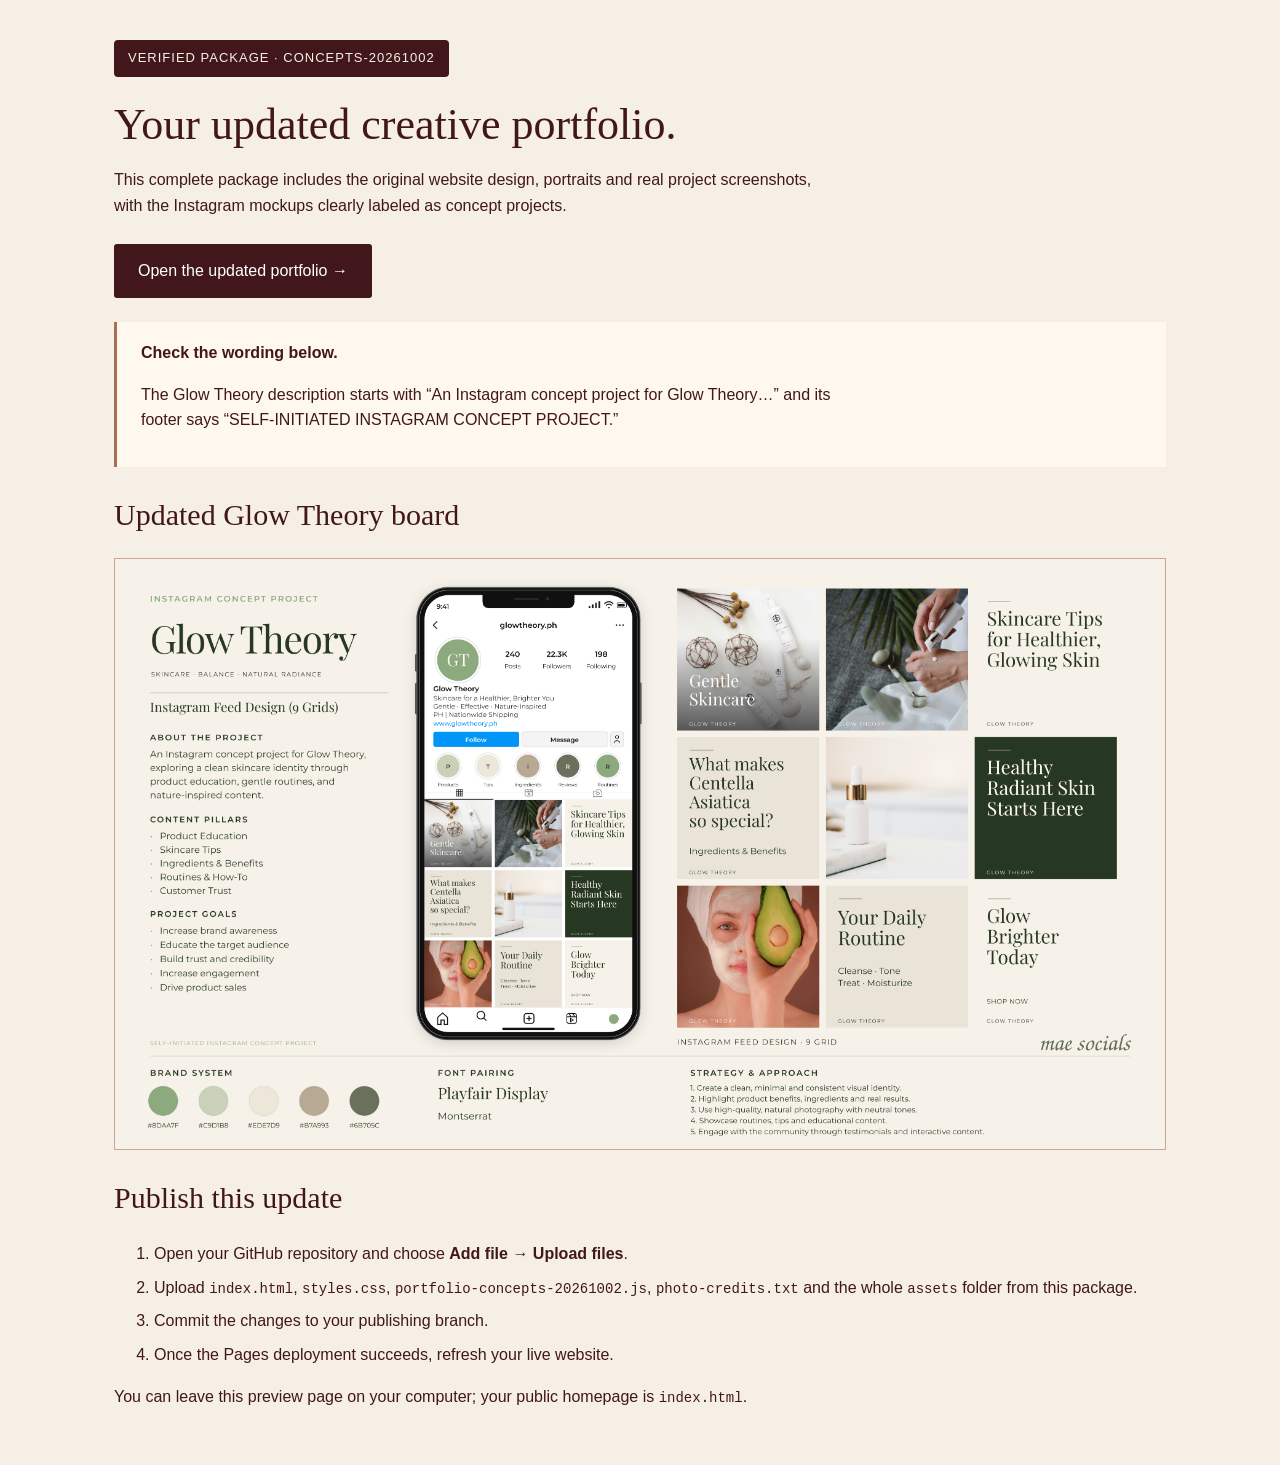
==== START-HERE.html @ ab595c3e "Add files via upload" ====
<!doctype html>
<html lang="en"><head><meta charset="utf-8"><meta name="viewport" content="width=device-width,initial-scale=1"><title>Mae Socials — Updated Portfolio Preview</title><style>
*{box-sizing:border-box}body{margin:0;background:#f6efe5;color:#42171b;font:16px/1.6 Arial,sans-serif}main{max-width:1100px;margin:auto;padding:40px 24px}.version{display:inline-block;background:#42171b;color:#f6efe5;padding:8px 14px;border-radius:4px;font-size:13px;letter-spacing:1px}h1{font:44px/1.1 Georgia,serif;max-width:650px;margin:24px 0 18px}p{max-width:720px}.button{display:inline-block;background:#42171b;color:#fff;padding:14px 24px;text-decoration:none;border-radius:3px;margin:10px 0 24px}img{display:block;width:100%;height:auto;border:1px solid #cba78f}h2{font:30px/1.2 Georgia,serif;margin-top:30px}.note{padding:18px 24px;background:#fff8ef;border-left:3px solid #a76e50}code{font-size:14px}li{margin-bottom:8px}@media(max-width:600px){h1{font-size:34px}}
</style></head><body><main><span class="version">VERIFIED PACKAGE · CONCEPTS-20261002</span><h1>Your updated creative portfolio.</h1><p>This complete package includes the original website design, portraits and real project screenshots, with the Instagram mockups clearly labeled as concept projects.</p><a class="button" href="index.html">Open the updated portfolio →</a><div class="note"><strong>Check the wording below.</strong><p>The Glow Theory description starts with “An Instagram concept project for Glow Theory…” and its footer says “SELF-INITIATED INSTAGRAM CONCEPT PROJECT.”</p></div><h2>Updated Glow Theory board</h2><img src="assets/glow-theory-concept-20261002.png" alt="Updated Glow Theory board with concept project labels"><h2>Publish this update</h2><ol><li>Open your GitHub repository and choose <strong>Add file → Upload files</strong>.</li><li>Upload <code>index.html</code>, <code>styles.css</code>, <code>portfolio-concepts-20261002.js</code>, <code>photo-credits.txt</code> and the whole <code>assets</code> folder from this package.</li><li>Commit the changes to your publishing branch.</li><li>Once the Pages deployment succeeds, refresh your live website.</li></ol><p>You can leave this preview page on your computer; your public homepage is <code>index.html</code>.</p></main></body></html>
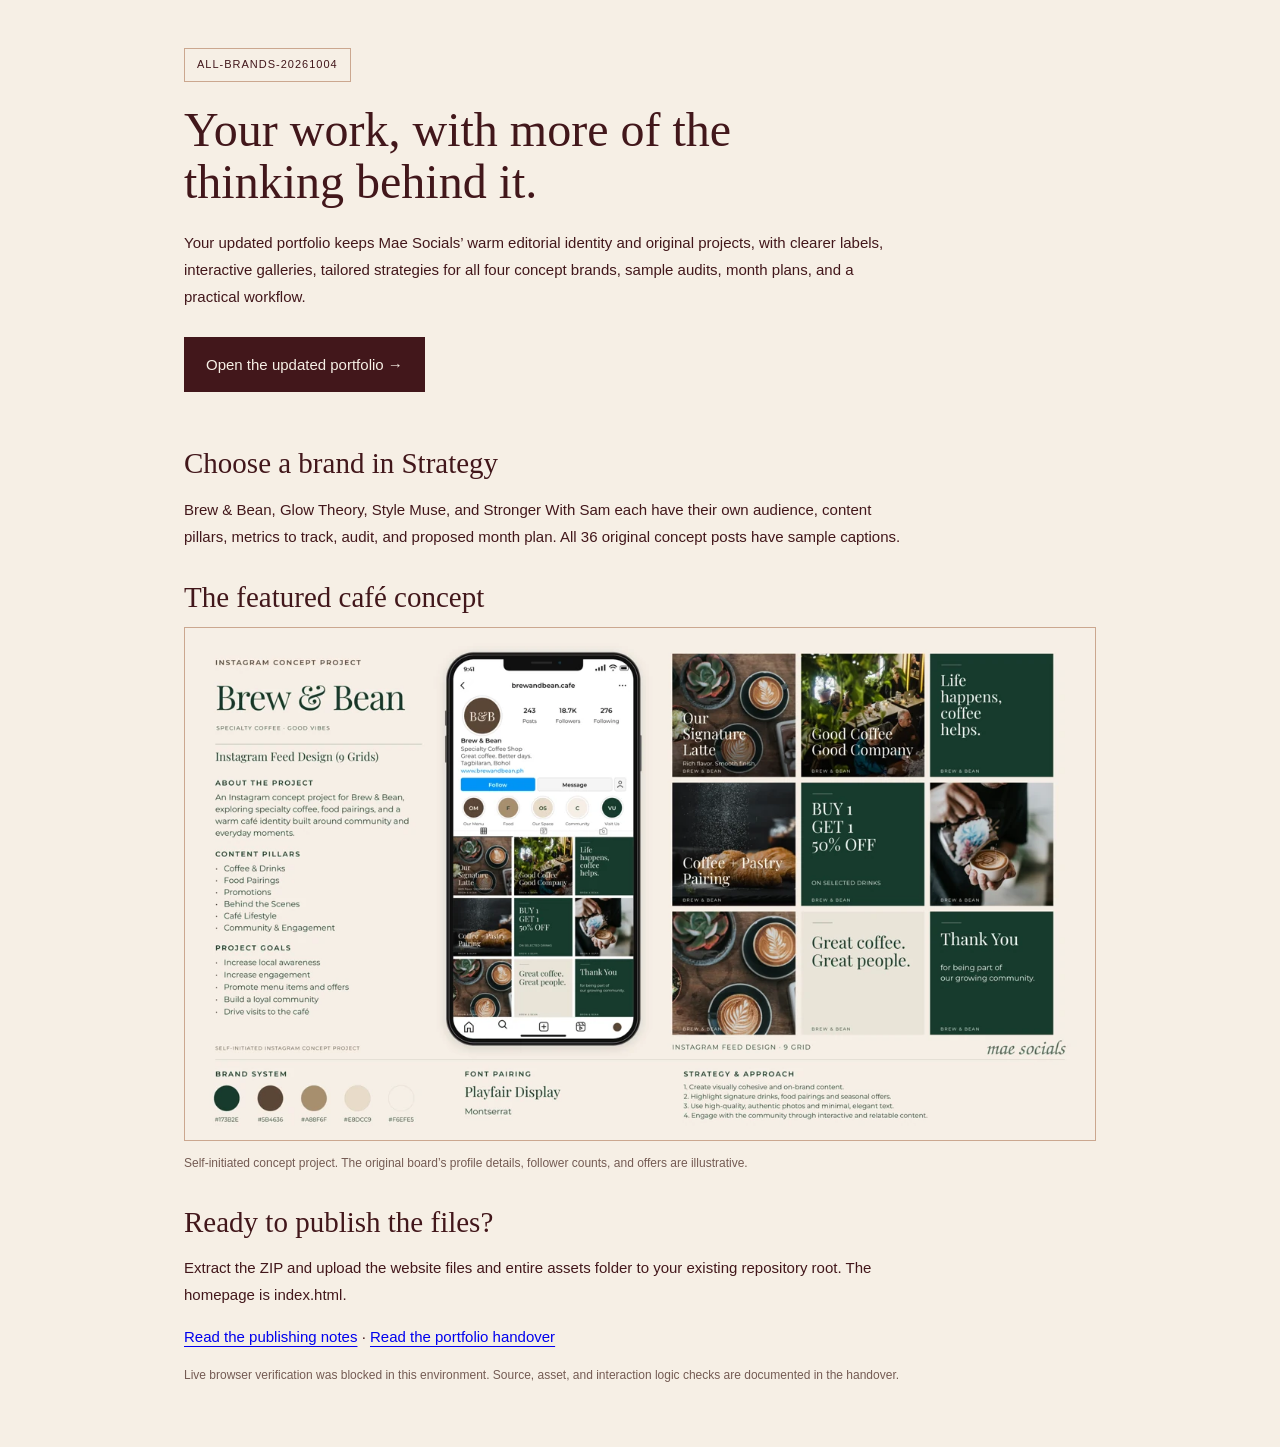
==== commit ca9f2ee0: "Add files via upload" ====
--- a/START-HERE.html
+++ b/START-HERE.html
@@ -1,4 +1,2 @@
 <!doctype html>
-<html lang="en"><head><meta charset="utf-8"><meta name="viewport" content="width=device-width,initial-scale=1"><title>Mae Socials — Updated Portfolio Preview</title><style>
-*{box-sizing:border-box}body{margin:0;background:#f6efe5;color:#42171b;font:16px/1.6 Arial,sans-serif}main{max-width:1100px;margin:auto;padding:40px 24px}.version{display:inline-block;background:#42171b;color:#f6efe5;padding:8px 14px;border-radius:4px;font-size:13px;letter-spacing:1px}h1{font:44px/1.1 Georgia,serif;max-width:650px;margin:24px 0 18px}p{max-width:720px}.button{display:inline-block;background:#42171b;color:#fff;padding:14px 24px;text-decoration:none;border-radius:3px;margin:10px 0 24px}img{display:block;width:100%;height:auto;border:1px solid #cba78f}h2{font:30px/1.2 Georgia,serif;margin-top:30px}.note{padding:18px 24px;background:#fff8ef;border-left:3px solid #a76e50}code{font-size:14px}li{margin-bottom:8px}@media(max-width:600px){h1{font-size:34px}}
-</style></head><body><main><span class="version">VERIFIED PACKAGE · CONCEPTS-20261002</span><h1>Your updated creative portfolio.</h1><p>This complete package includes the original website design, portraits and real project screenshots, with the Instagram mockups clearly labeled as concept projects.</p><a class="button" href="index.html">Open the updated portfolio →</a><div class="note"><strong>Check the wording below.</strong><p>The Glow Theory description starts with “An Instagram concept project for Glow Theory…” and its footer says “SELF-INITIATED INSTAGRAM CONCEPT PROJECT.”</p></div><h2>Updated Glow Theory board</h2><img src="assets/glow-theory-concept-20261002.png" alt="Updated Glow Theory board with concept project labels"><h2>Publish this update</h2><ol><li>Open your GitHub repository and choose <strong>Add file → Upload files</strong>.</li><li>Upload <code>index.html</code>, <code>styles.css</code>, <code>portfolio-concepts-20261002.js</code>, <code>photo-credits.txt</code> and the whole <code>assets</code> folder from this package.</li><li>Commit the changes to your publishing branch.</li><li>Once the Pages deployment succeeds, refresh your live website.</li></ol><p>You can leave this preview page on your computer; your public homepage is <code>index.html</code>.</p></main></body></html>
+<html lang="en"><head><meta charset="utf-8"><meta name="viewport" content="width=device-width,initial-scale=1"><title>Mae Socials — Portfolio Preview</title><style>*{box-sizing:border-box}body{margin:0;background:#f6efe5;color:#42171b;font:15px/1.8 Arial,sans-serif}main{max-width:960px;margin:auto;padding:48px 24px}h1{font:48px/1.08 Georgia,serif;max-width:660px;margin:22px 0}h2{font:29px/1.2 Georgia,serif;margin:30px 0 12px}p{max-width:720px}.release{display:inline-block;border:1px solid #cba78f;padding:6px 12px;font-size:11px;letter-spacing:1px}.button{display:inline-block;background:#42171b;color:#f6efe5;padding:14px 22px;text-decoration:none;margin:12px 0 24px}img{display:block;width:100%;height:auto;border:1px solid #cba78f}.note{font-size:12px;color:#745b53}a:focus-visible{outline:3px solid #895338;outline-offset:5px}a:not(.button){text-underline-offset:4px}@media(max-width:600px){h1{font-size:37px}}</style></head><body><main><span class="release">ALL-BRANDS-20261004</span><h1>Your work, with more of the thinking behind it.</h1><p>Your updated portfolio keeps Mae Socials’ warm editorial identity and original projects, with clearer labels, interactive galleries, tailored strategies for all four concept brands, sample audits, month plans, and a practical workflow.</p><a class="button" href="index.html">Open the updated portfolio →</a><h2>Choose a brand in Strategy</h2><p>Brew &amp; Bean, Glow Theory, Style Muse, and Stronger With Sam each have their own audience, content pillars, metrics to track, audit, and proposed month plan. All 36 original concept posts have sample captions.</p><h2>The featured café concept</h2><img src="assets/previews/brew.webp" width="1200" height="675" alt="Original Brew & Bean concept board with an Instagram phone mockup and café post designs"><p class="note">Self-initiated concept project. The original board’s profile details, follower counts, and offers are illustrative.</p><h2>Ready to publish the files?</h2><p>Extract the ZIP and upload the website files and entire assets folder to your existing repository root. The homepage is index.html.</p><p><a href="READ-ME-FIRST.txt">Read the publishing notes</a> · <a href="PORTFOLIO-HANDOVER.md">Read the portfolio handover</a></p><p class="note">Live browser verification was blocked in this environment. Source, asset, and interaction logic checks are documented in the handover.</p></main></body></html>
